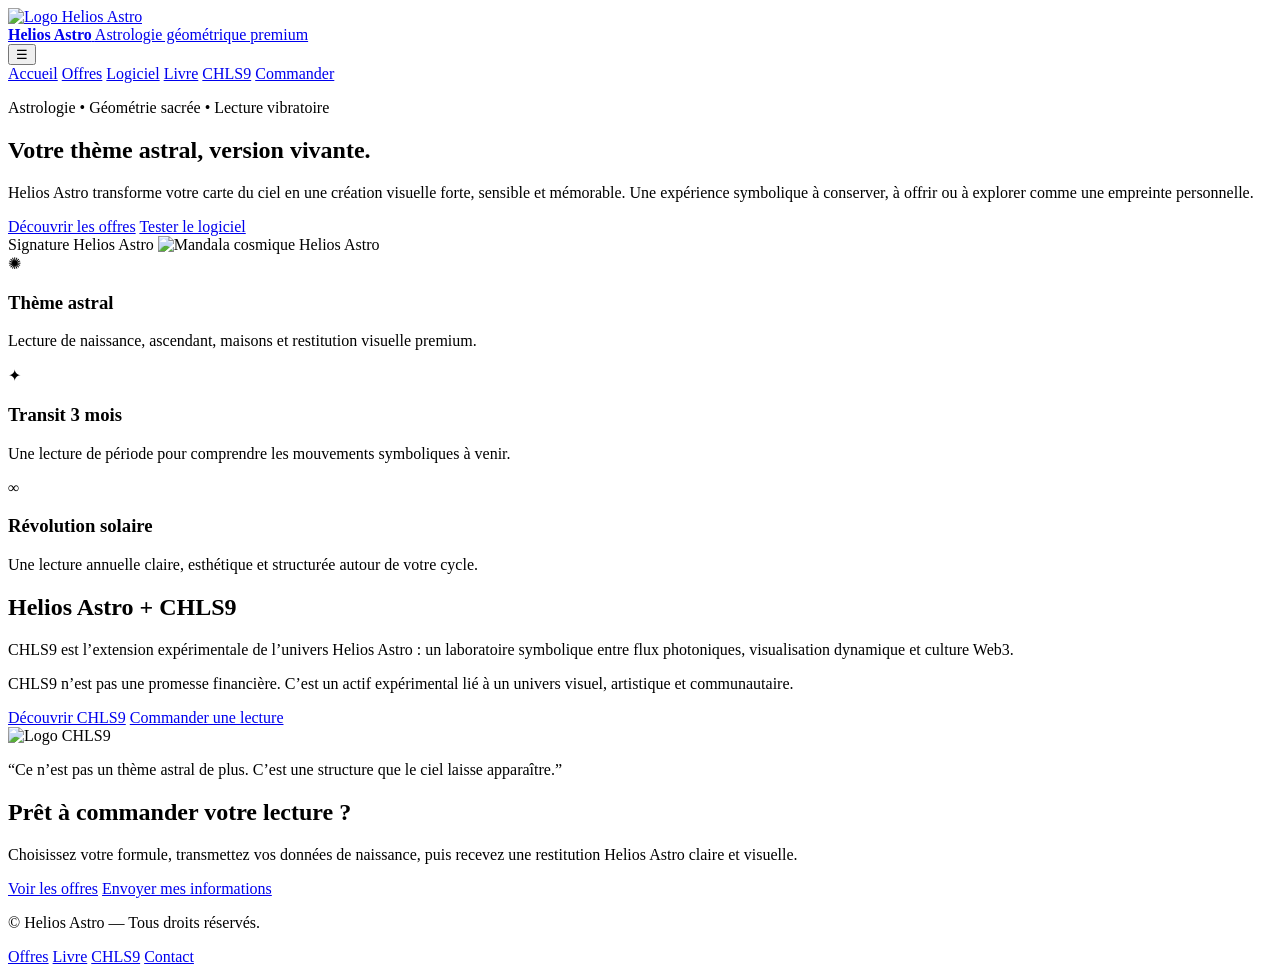
==== index.html @ 1c1a5f00 "Create index.html for Helios Astro website Add initial HTML structure for Helios Astro website with " ====
<!DOCTYPE html>
<html lang="fr">
<head>
  <meta charset="UTF-8">
  <meta name="viewport" content="width=device-width, initial-scale=1.0">

  <title>Helios Astro — Astrologie visuelle, vibratoire et géométrique</title>
  <meta name="description" content="Helios Astro révèle une lecture visuelle, vibratoire et symbolique de votre thème astral. Thème astral, transits, révolution solaire et laboratoire CHLS9.">
  <meta name="robots" content="index, follow">

  <meta property="og:title" content="Helios Astro — Votre thème astral version vivante">
  <meta property="og:description" content="Astrologie visuelle, géométrie sacrée et univers CHLS9.">
  <meta property="og:type" content="website">
  <meta property="og:image" content="assets/logo-heliosastro.png">

  <link rel="canonical" href="https://heliosastro.fr/">
  <link rel="stylesheet" href="assets/styles.css">
</head>

<body>
<header class="site-header">
  <div class="container nav-wrap">
    <a href="index.html" class="brand">
      <img src="assets/logo-heliosastro.png" alt="Logo Helios Astro">
      <div>
        <strong>Helios Astro</strong>
        <span>Astrologie géométrique premium</span>
      </div>
    </a>

    <button class="nav-toggle" type="button" data-nav-toggle>☰</button>

    <nav class="site-nav" data-nav>
      <a href="index.html" class="active">Accueil</a>
      <a href="offres.html">Offres</a>
      <a href="logiciel.html">Logiciel</a>
      <a href="livre.html">Livre</a>
      <a href="chls9.html">CHLS9</a>
      <a href="contact.html" class="btn btn-small">Commander</a>
    </nav>
  </div>
</header>

<main>
  <section class="hero section">
    <div class="container hero-grid">
      <div>
        <p class="eyebrow">Astrologie • Géométrie sacrée • Lecture vibratoire</p>
        <h1>Votre thème astral, <span class="accent">version vivante</span>.</h1>

        <p class="lead">
          Helios Astro transforme votre carte du ciel en une création visuelle forte,
          sensible et mémorable. Une expérience symbolique à conserver, à offrir
          ou à explorer comme une empreinte personnelle.
        </p>

        <div class="btn-row">
          <a href="offres.html" class="btn">Découvrir les offres</a>
          <a href="logiciel.html" class="btn btn-outline">Tester le logiciel</a>
        </div>
      </div>

      <div class="glass-card hero-visual">
        <span class="badge">Signature Helios Astro</span>
        <img src="assets/mandala-hero.png" alt="Mandala cosmique Helios Astro">
      </div>
    </div>
  </section>

  <section class="section">
    <div class="container cards-3">
      <article class="card">
        <div class="icon">✺</div>
        <h3>Thème astral</h3>
        <p>Lecture de naissance, ascendant, maisons et restitution visuelle premium.</p>
      </article>

      <article class="card">
        <div class="icon">✦</div>
        <h3>Transit 3 mois</h3>
        <p>Une lecture de période pour comprendre les mouvements symboliques à venir.</p>
      </article>

      <article class="card">
        <div class="icon">∞</div>
        <h3>Révolution solaire</h3>
        <p>Une lecture annuelle claire, esthétique et structurée autour de votre cycle.</p>
      </article>
    </div>
  </section>

  <section class="section">
    <div class="container split">
      <div class="card content-card">
        <h2>Helios Astro + CHLS9</h2>
        <p>
          CHLS9 est l’extension expérimentale de l’univers Helios Astro :
          un laboratoire symbolique entre flux photoniques, visualisation dynamique
          et culture Web3.
        </p>
        <p class="muted">
          CHLS9 n’est pas une promesse financière. C’est un actif expérimental lié
          à un univers visuel, artistique et communautaire.
        </p>
        <div class="btn-row">
          <a href="chls9.html" class="btn">Découvrir CHLS9</a>
          <a href="contact.html" class="btn btn-outline">Commander une lecture</a>
        </div>
      </div>

      <div class="image-frame">
        <img src="assets/chls9-logo.png" alt="Logo CHLS9">
      </div>
    </div>
  </section>

  <section class="section cta-section">
    <div class="container split">
      <div class="quote-card">
        <p>“Ce n’est pas un thème astral de plus. C’est une structure que le ciel laisse apparaître.”</p>
      </div>

      <div class="card content-card">
        <h2>Prêt à commander votre lecture ?</h2>
        <p>
          Choisissez votre formule, transmettez vos données de naissance,
          puis recevez une restitution Helios Astro claire et visuelle.
        </p>
        <div class="btn-row">
          <a href="offres.html" class="btn">Voir les offres</a>
          <a href="contact.html" class="btn btn-outline">Envoyer mes informations</a>
        </div>
      </div>
    </div>
  </section>
</main>

<footer class="site-footer">
  <div class="container footer-wrap">
    <p>© <span data-year></span> Helios Astro — Tous droits réservés.</p>
    <div class="footer-links">
      <a href="offres.html">Offres</a>
      <a href="livre.html">Livre</a>
      <a href="chls9.html">CHLS9</a>
      <a href="contact.html">Contact</a>
    </div>
  </div>
</footer>

<script src="assets/app.js"></script>
</body>
</html>
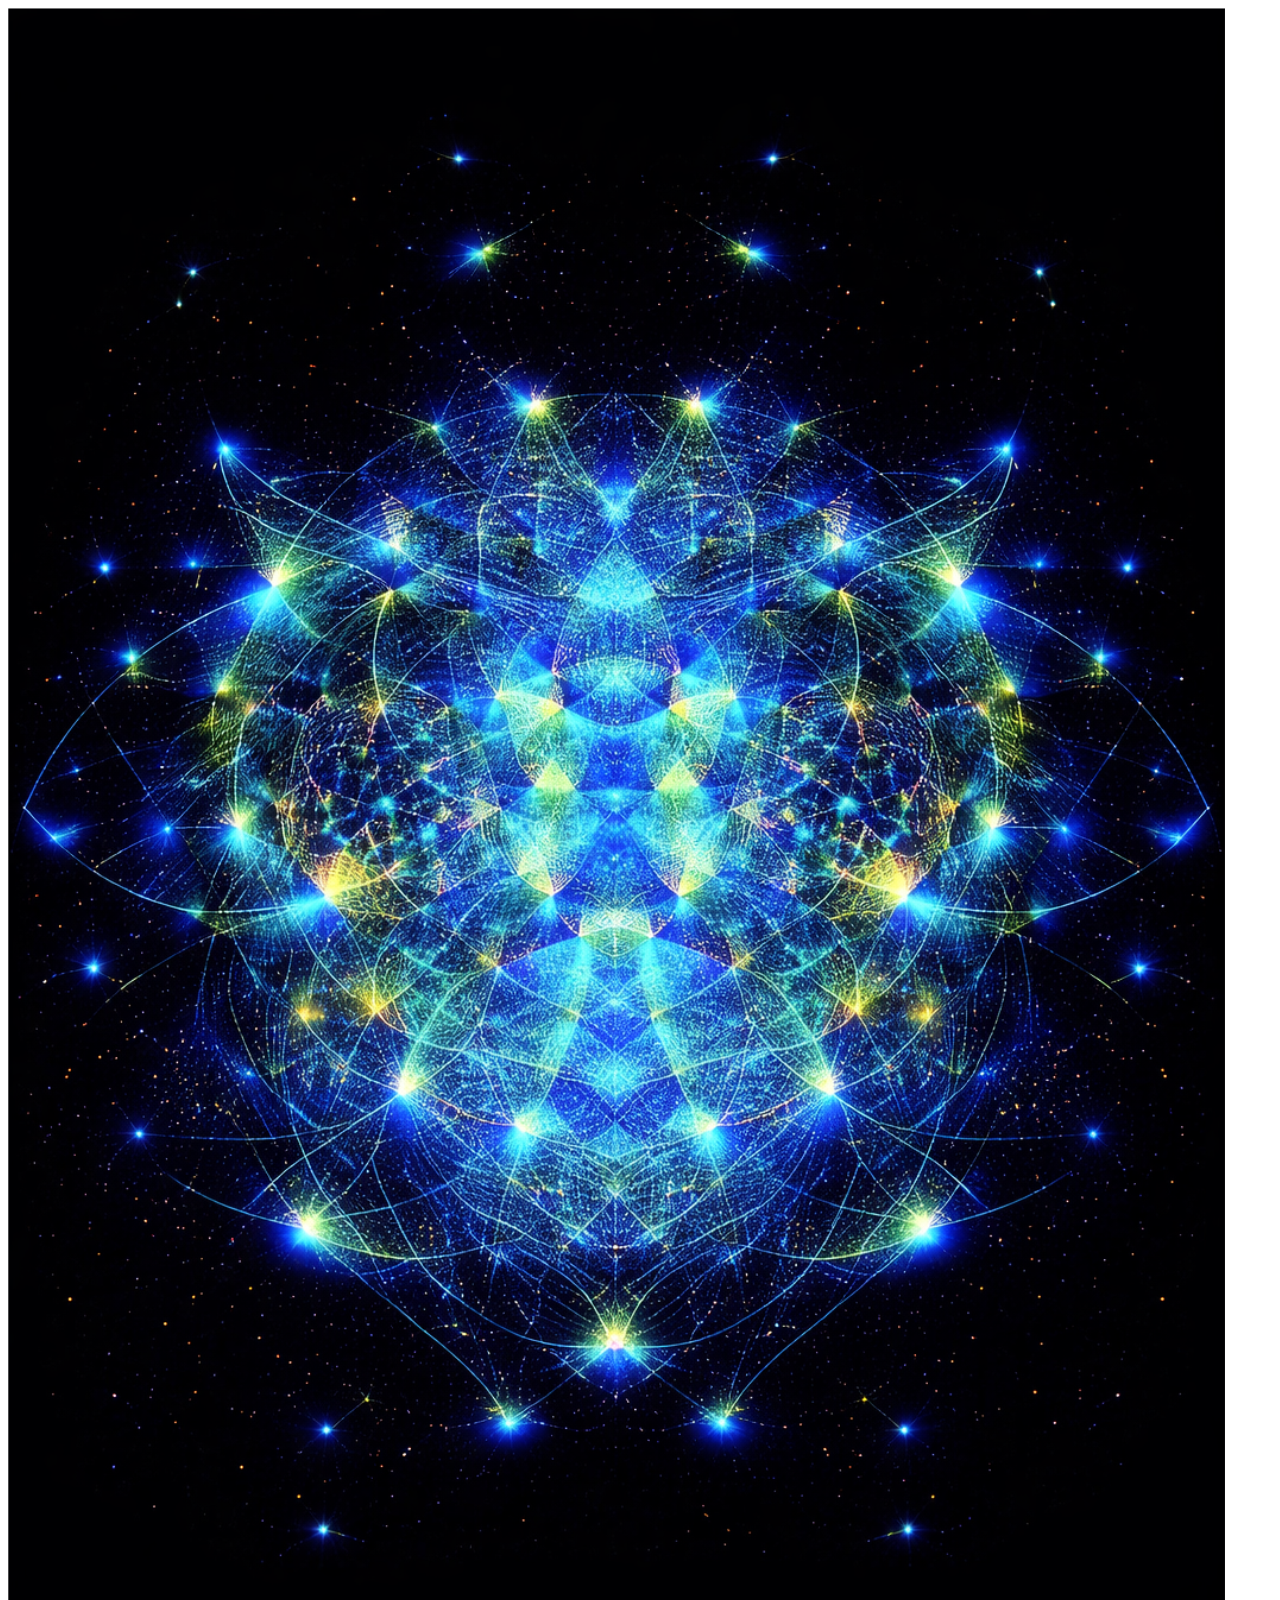
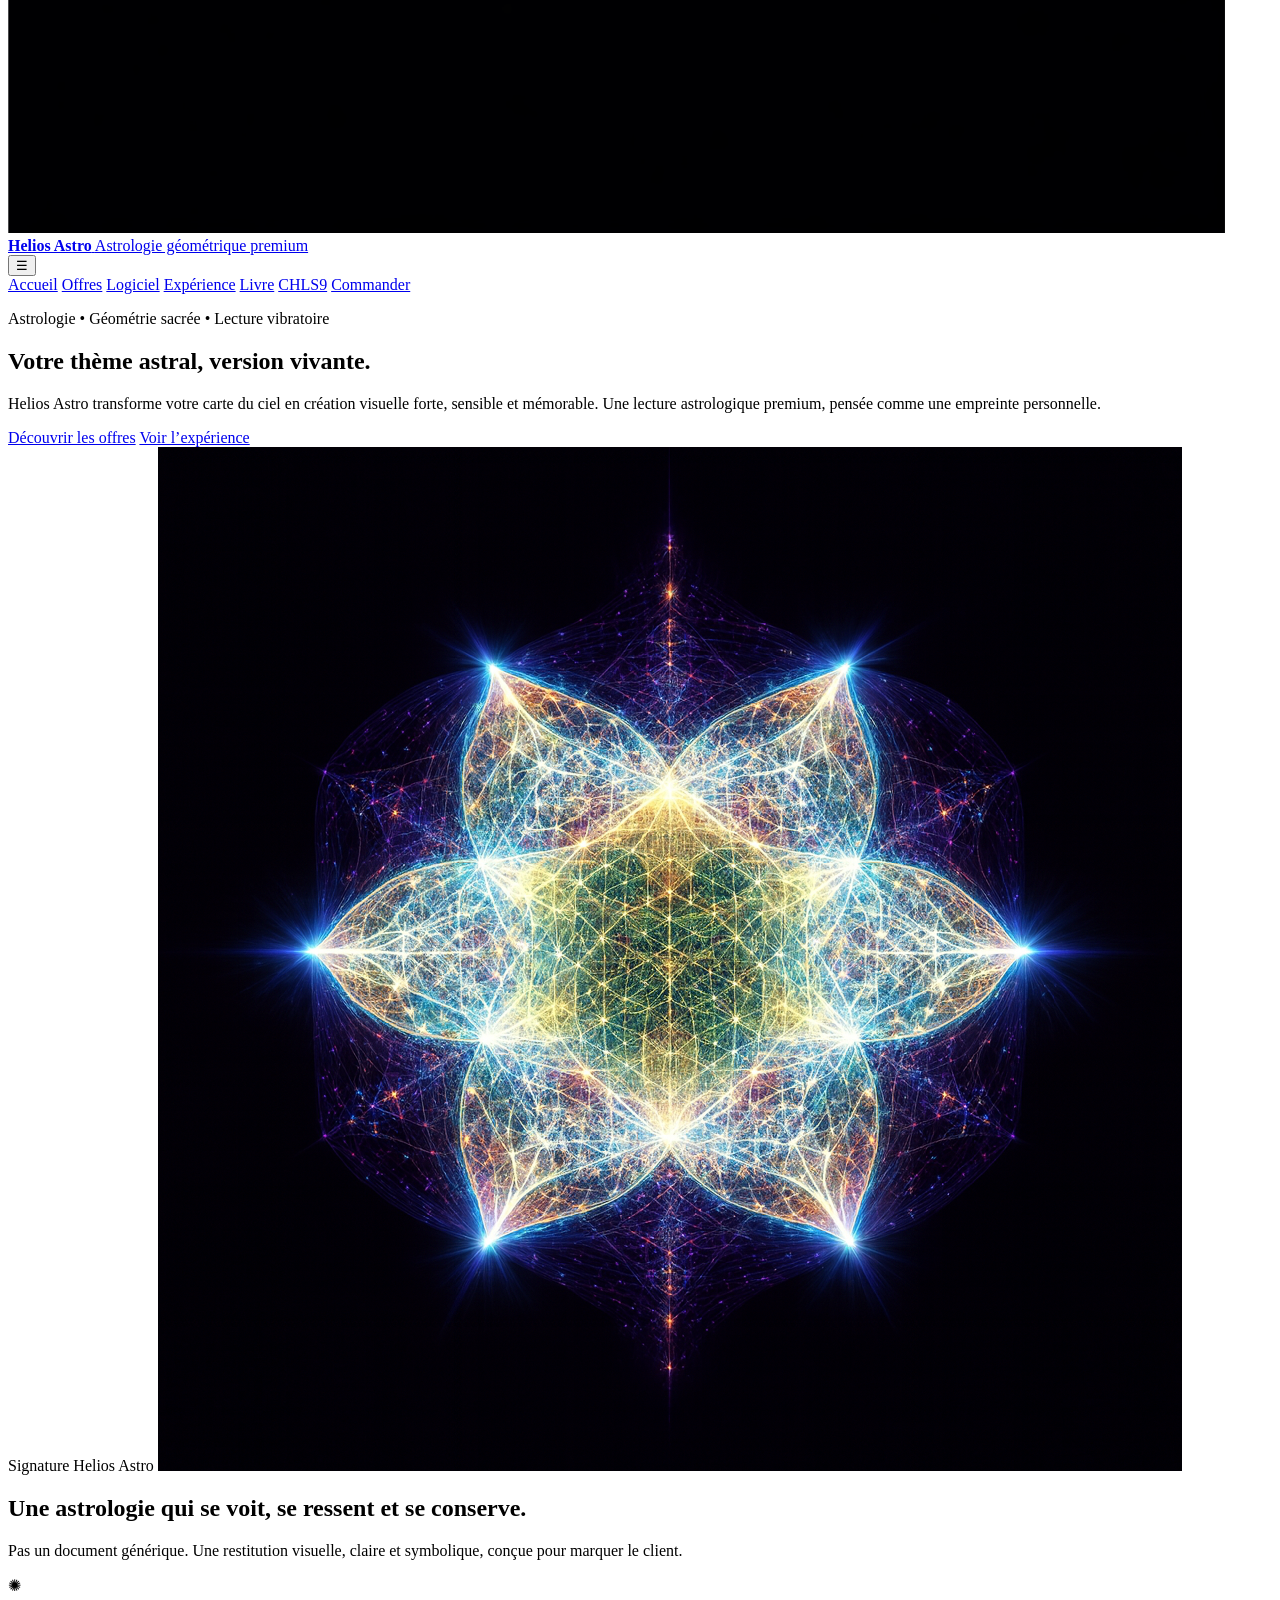
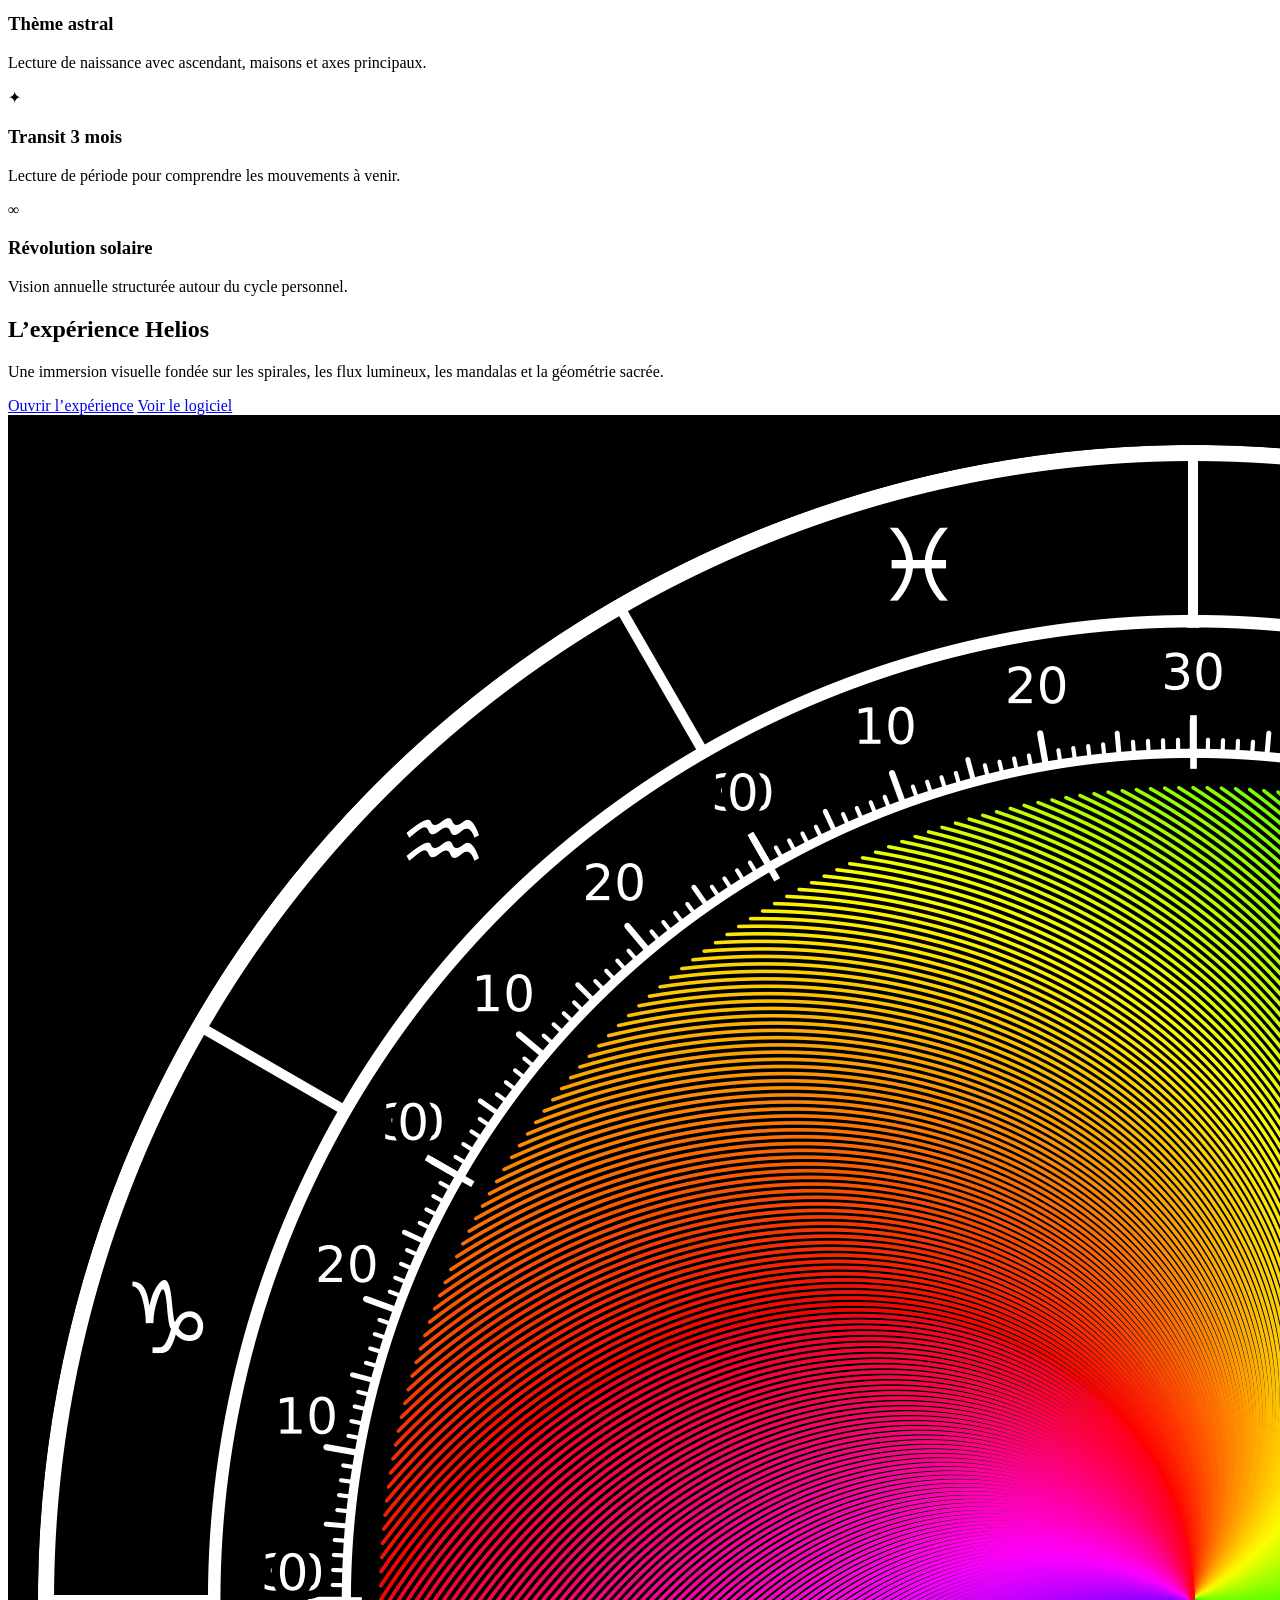
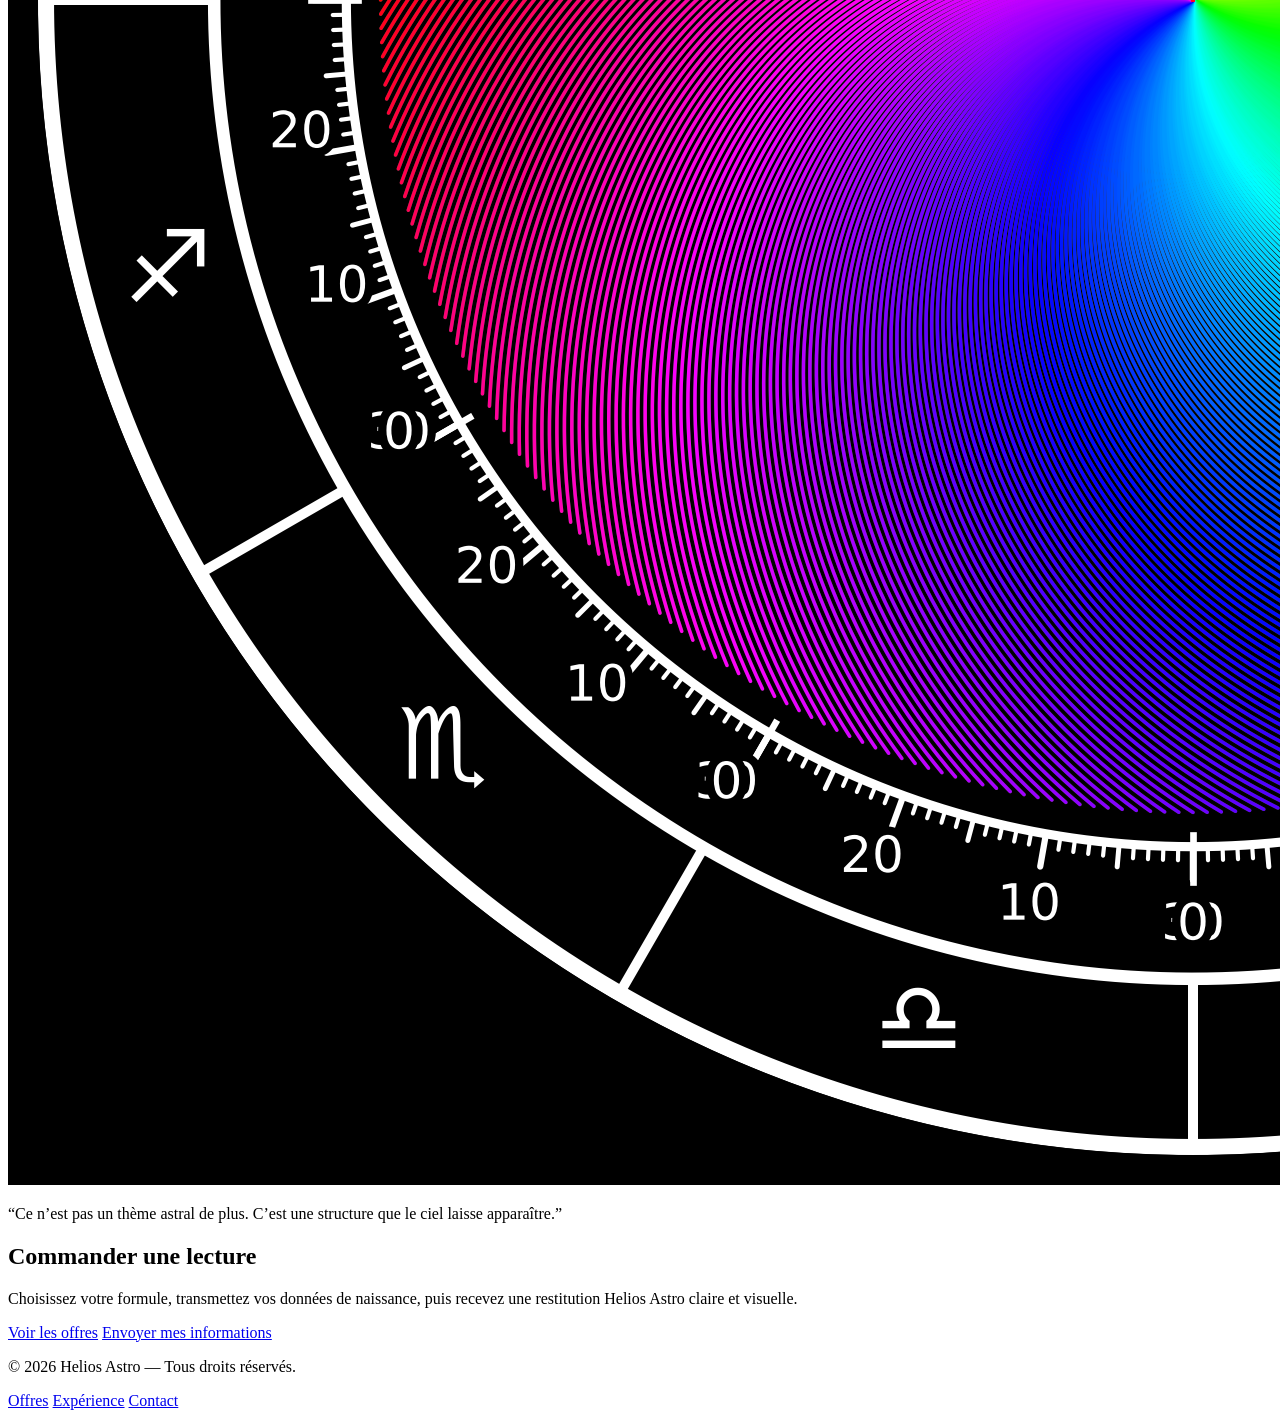
==== commit bc68c8d5: "Update HTML content and improve descriptions" ====
--- a/index.html
+++ b/index.html
@@ -4,14 +4,14 @@
   <meta charset="UTF-8">
   <meta name="viewport" content="width=device-width, initial-scale=1.0">
 
-  <title>Helios Astro — Astrologie visuelle, vibratoire et géométrique</title>
-  <meta name="description" content="Helios Astro révèle une lecture visuelle, vibratoire et symbolique de votre thème astral. Thème astral, transits, révolution solaire et laboratoire CHLS9.">
+  <title>Helios Astro — Astrologie visuelle et géométrique premium</title>
+  <meta name="description" content="Helios Astro propose une astrologie visuelle, géométrique et symbolique : thème astral, transit, révolution solaire et expérience immersive.">
   <meta name="robots" content="index, follow">
 
-  <meta property="og:title" content="Helios Astro — Votre thème astral version vivante">
-  <meta property="og:description" content="Astrologie visuelle, géométrie sacrée et univers CHLS9.">
+  <meta property="og:title" content="Helios Astro — Astrologie visuelle premium">
+  <meta property="og:description" content="Votre thème astral transformé en expérience visuelle, symbolique et mémorable.">
+  <meta property="og:image" content="assets/logo-heliosastro.png">
   <meta property="og:type" content="website">
-  <meta property="og:image" content="assets/logo-heliosastro.png">
 
   <link rel="canonical" href="https://heliosastro.fr/">
   <link rel="stylesheet" href="assets/styles.css">
@@ -20,7 +20,7 @@
 <body>
 <header class="site-header">
   <div class="container nav-wrap">
-    <a href="index.html" class="brand">
+    <a class="brand" href="index.html">
       <img src="assets/logo-heliosastro.png" alt="Logo Helios Astro">
       <div>
         <strong>Helios Astro</strong>
@@ -34,6 +34,7 @@
       <a href="index.html" class="active">Accueil</a>
       <a href="offres.html">Offres</a>
       <a href="logiciel.html">Logiciel</a>
+      <a href="experience.html">Expérience</a>
       <a href="livre.html">Livre</a>
       <a href="chls9.html">CHLS9</a>
       <a href="contact.html" class="btn btn-small">Commander</a>
@@ -46,45 +47,52 @@
     <div class="container hero-grid">
       <div>
         <p class="eyebrow">Astrologie • Géométrie sacrée • Lecture vibratoire</p>
-        <h1>Votre thème astral, <span class="accent">version vivante</span>.</h1>
-
+        <h1>Votre thème astral, <span class="accent">version vivante.</span></h1>
         <p class="lead">
-          Helios Astro transforme votre carte du ciel en une création visuelle forte,
-          sensible et mémorable. Une expérience symbolique à conserver, à offrir
-          ou à explorer comme une empreinte personnelle.
+          Helios Astro transforme votre carte du ciel en création visuelle forte,
+          sensible et mémorable. Une lecture astrologique premium, pensée comme
+          une empreinte personnelle.
         </p>
 
         <div class="btn-row">
           <a href="offres.html" class="btn">Découvrir les offres</a>
-          <a href="logiciel.html" class="btn btn-outline">Tester le logiciel</a>
+          <a href="experience.html" class="btn btn-outline">Voir l’expérience</a>
         </div>
       </div>
 
-      <div class="glass-card hero-visual">
+      <div class="hero-visual glass-card">
         <span class="badge">Signature Helios Astro</span>
-        <img src="assets/mandala-hero.png" alt="Mandala cosmique Helios Astro">
+        <img src="assets/mandala-hero.png" alt="Mandala Helios Astro">
       </div>
     </div>
   </section>
 
   <section class="section">
+    <div class="container section-title">
+      <h2>Une astrologie qui se voit, se ressent et se conserve.</h2>
+      <p>
+        Pas un document générique. Une restitution visuelle, claire et symbolique,
+        conçue pour marquer le client.
+      </p>
+    </div>
+
     <div class="container cards-3">
       <article class="card">
         <div class="icon">✺</div>
         <h3>Thème astral</h3>
-        <p>Lecture de naissance, ascendant, maisons et restitution visuelle premium.</p>
+        <p>Lecture de naissance avec ascendant, maisons et axes principaux.</p>
       </article>
 
       <article class="card">
         <div class="icon">✦</div>
         <h3>Transit 3 mois</h3>
-        <p>Une lecture de période pour comprendre les mouvements symboliques à venir.</p>
+        <p>Lecture de période pour comprendre les mouvements à venir.</p>
       </article>
 
       <article class="card">
         <div class="icon">∞</div>
         <h3>Révolution solaire</h3>
-        <p>Une lecture annuelle claire, esthétique et structurée autour de votre cycle.</p>
+        <p>Vision annuelle structurée autour du cycle personnel.</p>
       </article>
     </div>
   </section>
@@ -92,24 +100,19 @@
   <section class="section">
     <div class="container split">
       <div class="card content-card">
-        <h2>Helios Astro + CHLS9</h2>
+        <h2>L’expérience Helios</h2>
         <p>
-          CHLS9 est l’extension expérimentale de l’univers Helios Astro :
-          un laboratoire symbolique entre flux photoniques, visualisation dynamique
-          et culture Web3.
-        </p>
-        <p class="muted">
-          CHLS9 n’est pas une promesse financière. C’est un actif expérimental lié
-          à un univers visuel, artistique et communautaire.
+          Une immersion visuelle fondée sur les spirales, les flux lumineux,
+          les mandalas et la géométrie sacrée.
         </p>
         <div class="btn-row">
-          <a href="chls9.html" class="btn">Découvrir CHLS9</a>
-          <a href="contact.html" class="btn btn-outline">Commander une lecture</a>
+          <a href="experience.html" class="btn">Ouvrir l’expérience</a>
+          <a href="logiciel.html" class="btn btn-outline">Voir le logiciel</a>
         </div>
       </div>
 
       <div class="image-frame">
-        <img src="assets/chls9-logo.png" alt="Logo CHLS9">
+        <img src="assets/zodiac-wheel-blue.png" alt="Roue zodiacale Helios Astro">
       </div>
     </div>
   </section>
@@ -121,7 +124,7 @@
       </div>
 
       <div class="card content-card">
-        <h2>Prêt à commander votre lecture ?</h2>
+        <h2>Commander une lecture</h2>
         <p>
           Choisissez votre formule, transmettez vos données de naissance,
           puis recevez une restitution Helios Astro claire et visuelle.
@@ -140,8 +143,7 @@
     <p>© <span data-year></span> Helios Astro — Tous droits réservés.</p>
     <div class="footer-links">
       <a href="offres.html">Offres</a>
-      <a href="livre.html">Livre</a>
-      <a href="chls9.html">CHLS9</a>
+      <a href="experience.html">Expérience</a>
       <a href="contact.html">Contact</a>
     </div>
   </div>
